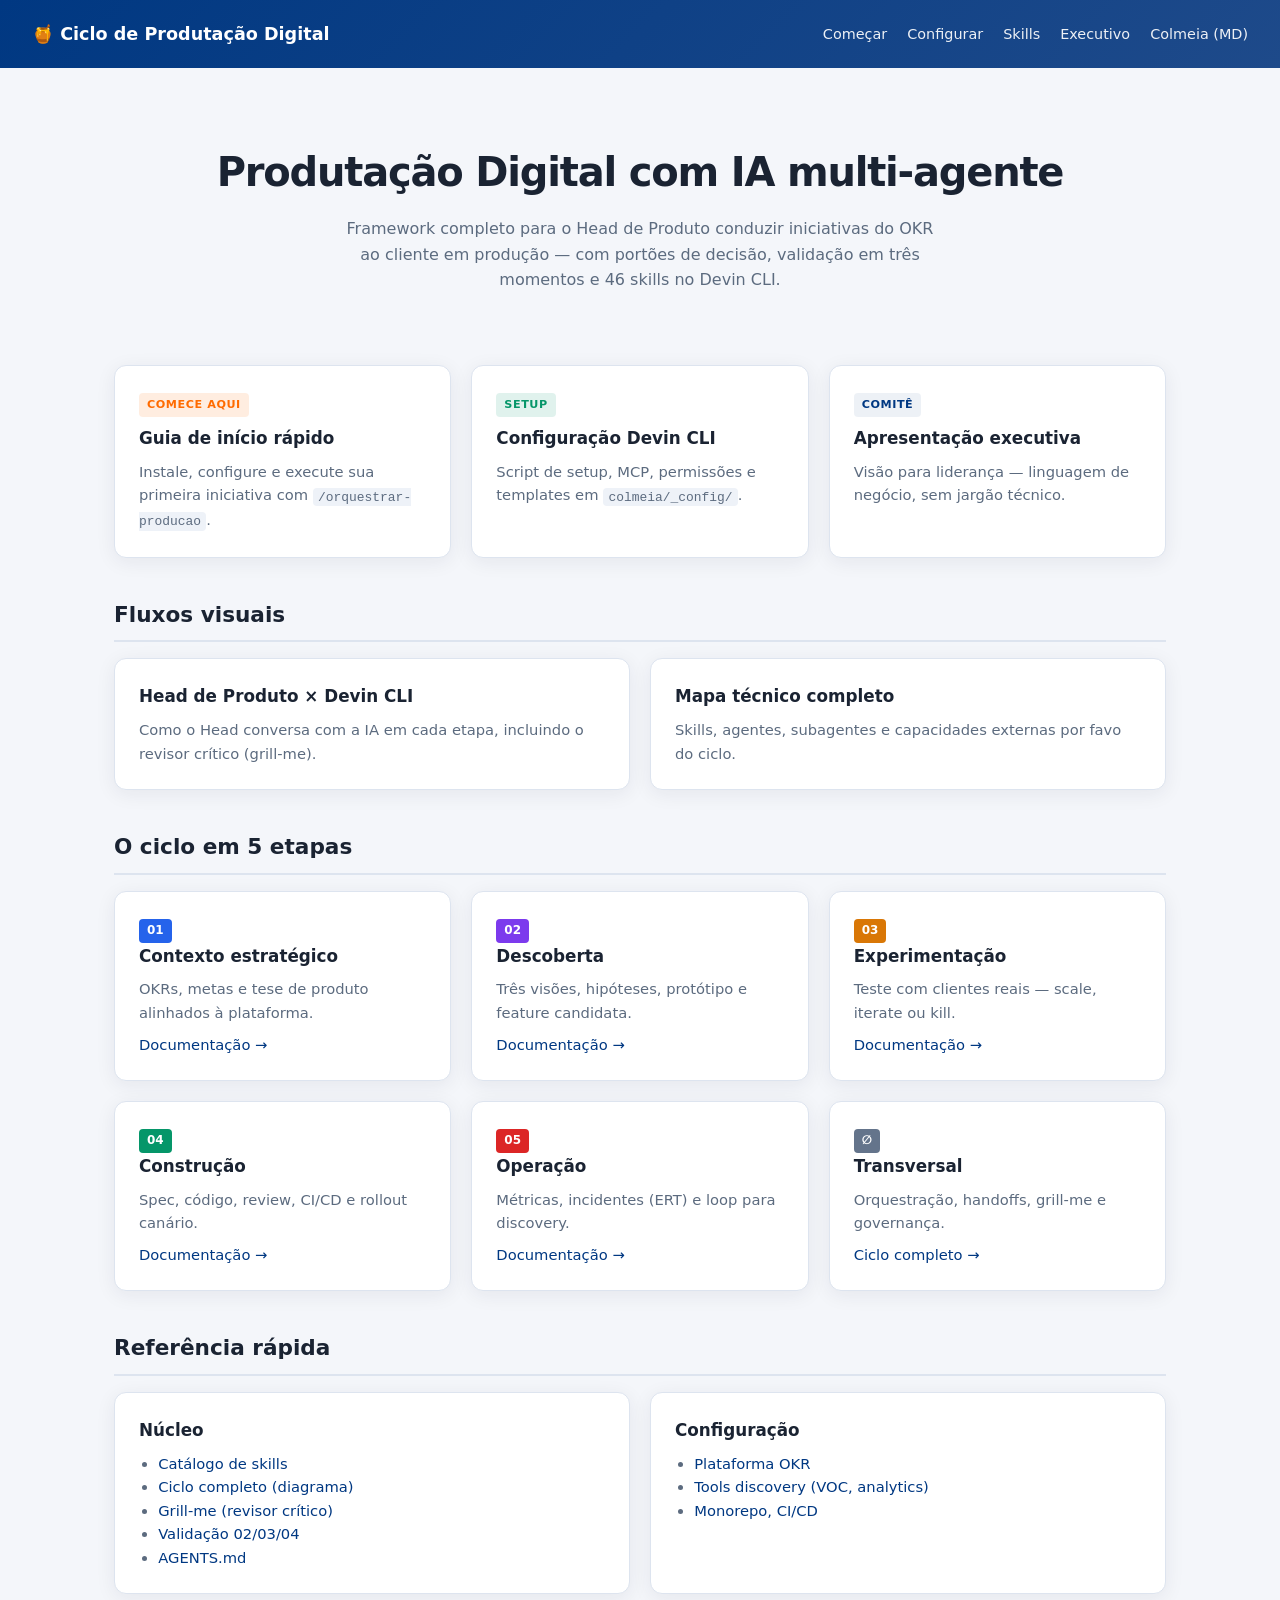
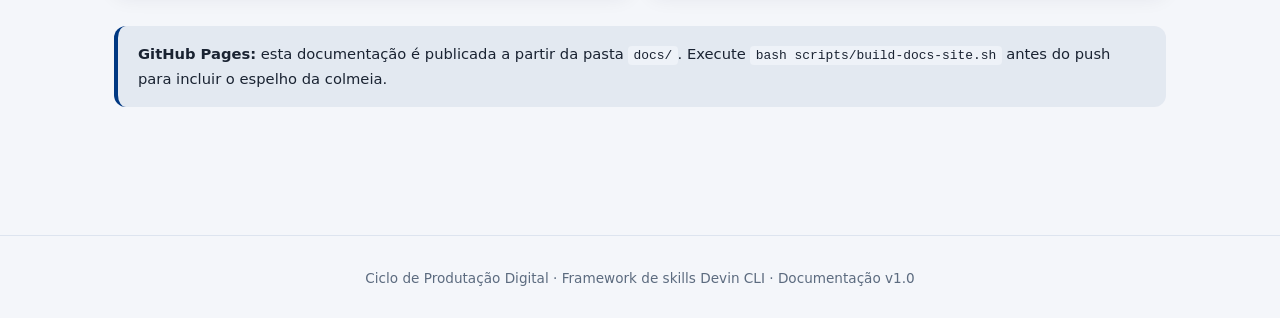
==== docs/index.html @ 9c4e8b1a "Publicar framework Ciclo de Produtação Digital. Framework multi-agente (Devin CLI) para Go-to-Market" ====
<!DOCTYPE html>
<html lang="pt-BR">
<head>
  <meta charset="UTF-8" />
  <meta name="viewport" content="width=device-width, initial-scale=1" />
  <meta name="description" content="Ciclo de Produtação Digital — framework multi-agente com Devin CLI para Go-to-Market ponta a ponta." />
  <title>Ciclo de Produtação Digital — Documentação</title>
  <link rel="stylesheet" href="assets/site.css" />
</head>
<body>

  <header class="site-header">
    <a href="index.html" class="site-logo">🍯 Ciclo de Produtação Digital</a>
    <nav class="site-nav">
      <a href="guia-inicio.html">Começar</a>
      <a href="configuracao.html">Configurar</a>
      <a href="catalogo-skills.html">Skills</a>
      <a href="apresentacao-executiva.html">Executivo</a>
      <a href="colmeia/00-nucleo/indice-colmeia.md">Colmeia (MD)</a>
    </nav>
  </header>

  <main>
    <div class="hero-block">
      <h1>Produtação Digital com IA multi-agente</h1>
      <p>
        Framework completo para o Head de Produto conduzir iniciativas do OKR ao cliente em produção —
        com portões de decisão, validação em três momentos e 46 skills no Devin CLI.
      </p>
    </div>

    <div class="grid grid-3">
      <a href="guia-inicio.html" class="card" style="text-decoration:none;color:inherit">
        <span class="tag tag-guide">Comece aqui</span>
        <h3>Guia de início rápido</h3>
        <p>Instale, configure e execute sua primeira iniciativa com <code>/orquestrar-producao</code>.</p>
      </a>
      <a href="configuracao.html" class="card" style="text-decoration:none;color:inherit">
        <span class="tag tag-tech">Setup</span>
        <h3>Configuração Devin CLI</h3>
        <p>Script de setup, MCP, permissões e templates em <code>colmeia/_config/</code>.</p>
      </a>
      <a href="apresentacao-executiva.html" class="card" style="text-decoration:none;color:inherit">
        <span class="tag tag-exec">Comitê</span>
        <h3>Apresentação executiva</h3>
        <p>Visão para liderança — linguagem de negócio, sem jargão técnico.</p>
      </a>
    </div>

    <h2 class="section-title">Fluxos visuais</h2>
    <div class="grid grid-2">
      <a href="fluxo-head-produto-devin.html" class="card" style="text-decoration:none;color:inherit">
        <h3>Head de Produto × Devin CLI</h3>
        <p>Como o Head conversa com a IA em cada etapa, incluindo o revisor crítico (grill-me).</p>
      </a>
      <a href="fluxo-producao.html" class="card" style="text-decoration:none;color:inherit">
        <h3>Mapa técnico completo</h3>
        <p>Skills, agentes, subagentes e capacidades externas por favo do ciclo.</p>
      </a>
    </div>

    <h2 class="section-title">O ciclo em 5 etapas</h2>
    <div class="grid grid-3">
      <div class="card">
        <span class="favo-pill f01">01</span>
        <h3>Contexto estratégico</h3>
        <p>OKRs, metas e tese de produto alinhados à plataforma.</p>
        <p style="margin-top:0.5rem"><a href="colmeia/01-contexto-estrategico/README.md">Documentação →</a></p>
      </div>
      <div class="card">
        <span class="favo-pill f02">02</span>
        <h3>Descoberta</h3>
        <p>Três visões, hipóteses, protótipo e feature candidata.</p>
        <p style="margin-top:0.5rem"><a href="colmeia/02-discovery/README.md">Documentação →</a></p>
      </div>
      <div class="card">
        <span class="favo-pill f03">03</span>
        <h3>Experimentação</h3>
        <p>Teste com clientes reais — scale, iterate ou kill.</p>
        <p style="margin-top:0.5rem"><a href="colmeia/03-experimentacao/README.md">Documentação →</a></p>
      </div>
      <div class="card">
        <span class="favo-pill f04">04</span>
        <h3>Construção</h3>
        <p>Spec, código, review, CI/CD e rollout canário.</p>
        <p style="margin-top:0.5rem"><a href="colmeia/04-construcao/README.md">Documentação →</a></p>
      </div>
      <div class="card">
        <span class="favo-pill f05">05</span>
        <h3>Operação</h3>
        <p>Métricas, incidentes (ERT) e loop para discovery.</p>
        <p style="margin-top:0.5rem"><a href="colmeia/05-operacao/README.md">Documentação →</a></p>
      </div>
      <div class="card">
        <span class="favo-pill f00">∅</span>
        <h3>Transversal</h3>
        <p>Orquestração, handoffs, grill-me e governança.</p>
        <p style="margin-top:0.5rem"><a href="colmeia/00-nucleo/ciclo-completo.md">Ciclo completo →</a></p>
      </div>
    </div>

    <h2 class="section-title">Referência rápida</h2>
    <div class="grid grid-2">
      <div class="card">
        <h3>Núcleo</h3>
        <ul style="margin-top:0.5rem;padding-left:1.2rem;color:var(--muted);font-size:0.92rem">
          <li><a href="colmeia/00-nucleo/catalogo-skills.md">Catálogo de skills</a></li>
          <li><a href="colmeia/00-nucleo/ciclo-completo.md">Ciclo completo (diagrama)</a></li>
          <li><a href="colmeia/00-nucleo/grill-me.md">Grill-me (revisor crítico)</a></li>
          <li><a href="colmeia/00-nucleo/modelo-experimentacao-discovery.md">Validação 02/03/04</a></li>
          <li><a href="AGENTS.md">AGENTS.md</a></li>
        </ul>
      </div>
      <div class="card">
        <h3>Configuração</h3>
        <ul style="margin-top:0.5rem;padding-left:1.2rem;color:var(--muted);font-size:0.92rem">
          <li><a href="colmeia/_config/okr-plataforma.md">Plataforma OKR</a></li>
          <li><a href="colmeia/_config/discovery-tools.md">Tools discovery (VOC, analytics)</a></li>
          <li><a href="colmeia/_config/construcao-monorepo.md">Monorepo, CI/CD</a></li>
        </ul>
      </div>
    </div>

    <div class="alert alert-info" style="margin-top:2rem">
      <strong>GitHub Pages:</strong> esta documentação é publicada a partir da pasta <code>docs/</code>.
      Execute <code>bash scripts/build-docs-site.sh</code> antes do push para incluir o espelho da colmeia.
    </div>
  </main>

  <footer>
    Ciclo de Produtação Digital · Framework de skills Devin CLI · Documentação v1.0
  </footer>

</body>
</html>
---- docs/assets/site.css ----
:root {
  --bg: #f4f6fa;
  --surface: #fff;
  --border: #dde4ef;
  --text: #1a2332;
  --muted: #5c6b7f;
  --accent: #003882;
  --accent2: #ff6b00;
  --accent-soft: rgba(0, 56, 130, 0.07);
  --shadow: 0 4px 20px rgba(26, 35, 50, 0.07);
  --radius: 12px;
  --font: "Segoe UI", system-ui, -apple-system, sans-serif;
}

* { box-sizing: border-box; margin: 0; padding: 0; }

body {
  font-family: var(--font);
  background: var(--bg);
  color: var(--text);
  line-height: 1.6;
  font-size: 16px;
}

a { color: var(--accent); text-decoration: none; }
a:hover { text-decoration: underline; }

.site-header {
  background: linear-gradient(135deg, var(--accent), #1e4a8a);
  color: #fff;
  padding: 1.25rem 2rem;
  display: flex;
  flex-wrap: wrap;
  align-items: center;
  justify-content: space-between;
  gap: 1rem;
}

.site-header a { color: #fff; text-decoration: none; }
.site-header a:hover { opacity: 0.9; text-decoration: none; }

.site-logo { font-weight: 700; font-size: 1.1rem; }

.site-nav {
  display: flex;
  flex-wrap: wrap;
  gap: 1.25rem;
  font-size: 0.9rem;
}

.site-nav a { opacity: 0.92; }

main {
  max-width: 1100px;
  margin: 0 auto;
  padding: 2rem 1.5rem 4rem;
}

.hero-block {
  text-align: center;
  padding: 2.5rem 1rem;
  margin-bottom: 2rem;
}

.hero-block h1 {
  font-size: clamp(1.75rem, 4vw, 2.5rem);
  letter-spacing: -0.03em;
  margin-bottom: 0.75rem;
}

.hero-block p {
  color: var(--muted);
  max-width: 38rem;
  margin: 0 auto;
}

.grid {
  display: grid;
  gap: 1.25rem;
}

.grid-2 { grid-template-columns: repeat(2, 1fr); }
.grid-3 { grid-template-columns: repeat(3, 1fr); }

@media (max-width: 800px) {
  .grid-2, .grid-3 { grid-template-columns: 1fr; }
}

.card {
  background: var(--surface);
  border: 1px solid var(--border);
  border-radius: var(--radius);
  padding: 1.5rem;
  box-shadow: var(--shadow);
  transition: transform 0.15s, box-shadow 0.15s;
}

.card:hover {
  transform: translateY(-2px);
  box-shadow: 0 8px 28px rgba(26, 35, 50, 0.1);
}

.card h2, .card h3 {
  font-size: 1.05rem;
  margin-bottom: 0.5rem;
}

.card p { font-size: 0.92rem; color: var(--muted); }

.card .tag {
  display: inline-block;
  font-size: 0.7rem;
  font-weight: 700;
  text-transform: uppercase;
  letter-spacing: 0.05em;
  padding: 0.2rem 0.5rem;
  border-radius: 4px;
  margin-bottom: 0.5rem;
}

.tag-exec { background: var(--accent-soft); color: var(--accent); }
.tag-tech { background: rgba(5, 150, 105, 0.12); color: #059669; }
.tag-guide { background: var(--accent2-soft, rgba(255,107,0,0.12)); color: var(--accent2); }

.section-title {
  font-size: 1.35rem;
  font-weight: 700;
  margin: 2.5rem 0 1rem;
  padding-bottom: 0.5rem;
  border-bottom: 2px solid var(--border);
}

.steps {
  counter-reset: step;
  list-style: none;
}

.steps li {
  counter-increment: step;
  padding: 1rem 1rem 1rem 3.5rem;
  position: relative;
  background: var(--surface);
  border: 1px solid var(--border);
  border-radius: var(--radius);
  margin-bottom: 0.75rem;
}

.steps li::before {
  content: counter(step);
  position: absolute;
  left: 1rem;
  top: 1rem;
  width: 1.75rem;
  height: 1.75rem;
  background: var(--accent);
  color: #fff;
  border-radius: 50%;
  font-size: 0.85rem;
  font-weight: 700;
  display: flex;
  align-items: center;
  justify-content: center;
}

code, .cmd {
  font-family: ui-monospace, "Cascadia Code", monospace;
  font-size: 0.88em;
  background: var(--surface2, #eef2f8);
  padding: 0.15em 0.4em;
  border-radius: 4px;
}

pre {
  background: #1a2332;
  color: #e8edf5;
  padding: 1rem 1.25rem;
  border-radius: var(--radius);
  overflow-x: auto;
  font-size: 0.85rem;
  margin: 1rem 0;
}

pre code { background: none; padding: 0; color: inherit; }

table {
  width: 100%;
  border-collapse: collapse;
  font-size: 0.9rem;
  background: var(--surface);
  border-radius: var(--radius);
  overflow: hidden;
  box-shadow: var(--shadow);
}

th, td {
  padding: 0.65rem 1rem;
  text-align: left;
  border-bottom: 1px solid var(--border);
}

th { background: var(--accent-soft); font-weight: 600; }

.favo-pill {
  display: inline-block;
  padding: 0.15rem 0.5rem;
  border-radius: 4px;
  font-size: 0.75rem;
  font-weight: 700;
  color: #fff;
}

.f01 { background: #2563eb; }
.f02 { background: #7c3aed; }
.f03 { background: #d97706; }
.f04 { background: #059669; }
.f05 { background: #dc2626; }
.f00 { background: #64748b; }

.alert {
  padding: 1rem 1.25rem;
  border-radius: var(--radius);
  margin: 1rem 0;
  font-size: 0.92rem;
}

.alert-info { background: var(--accent-soft); border-left: 4px solid var(--accent); }
.alert-warn { background: #fffbeb; border-left: 4px solid #d97706; }

footer {
  text-align: center;
  padding: 2rem;
  font-size: 0.85rem;
  color: var(--muted);
  border-top: 1px solid var(--border);
  margin-top: 3rem;
}

.breadcrumb {
  font-size: 0.85rem;
  color: var(--muted);
  margin-bottom: 1.5rem;
}

.breadcrumb a { color: var(--accent); }
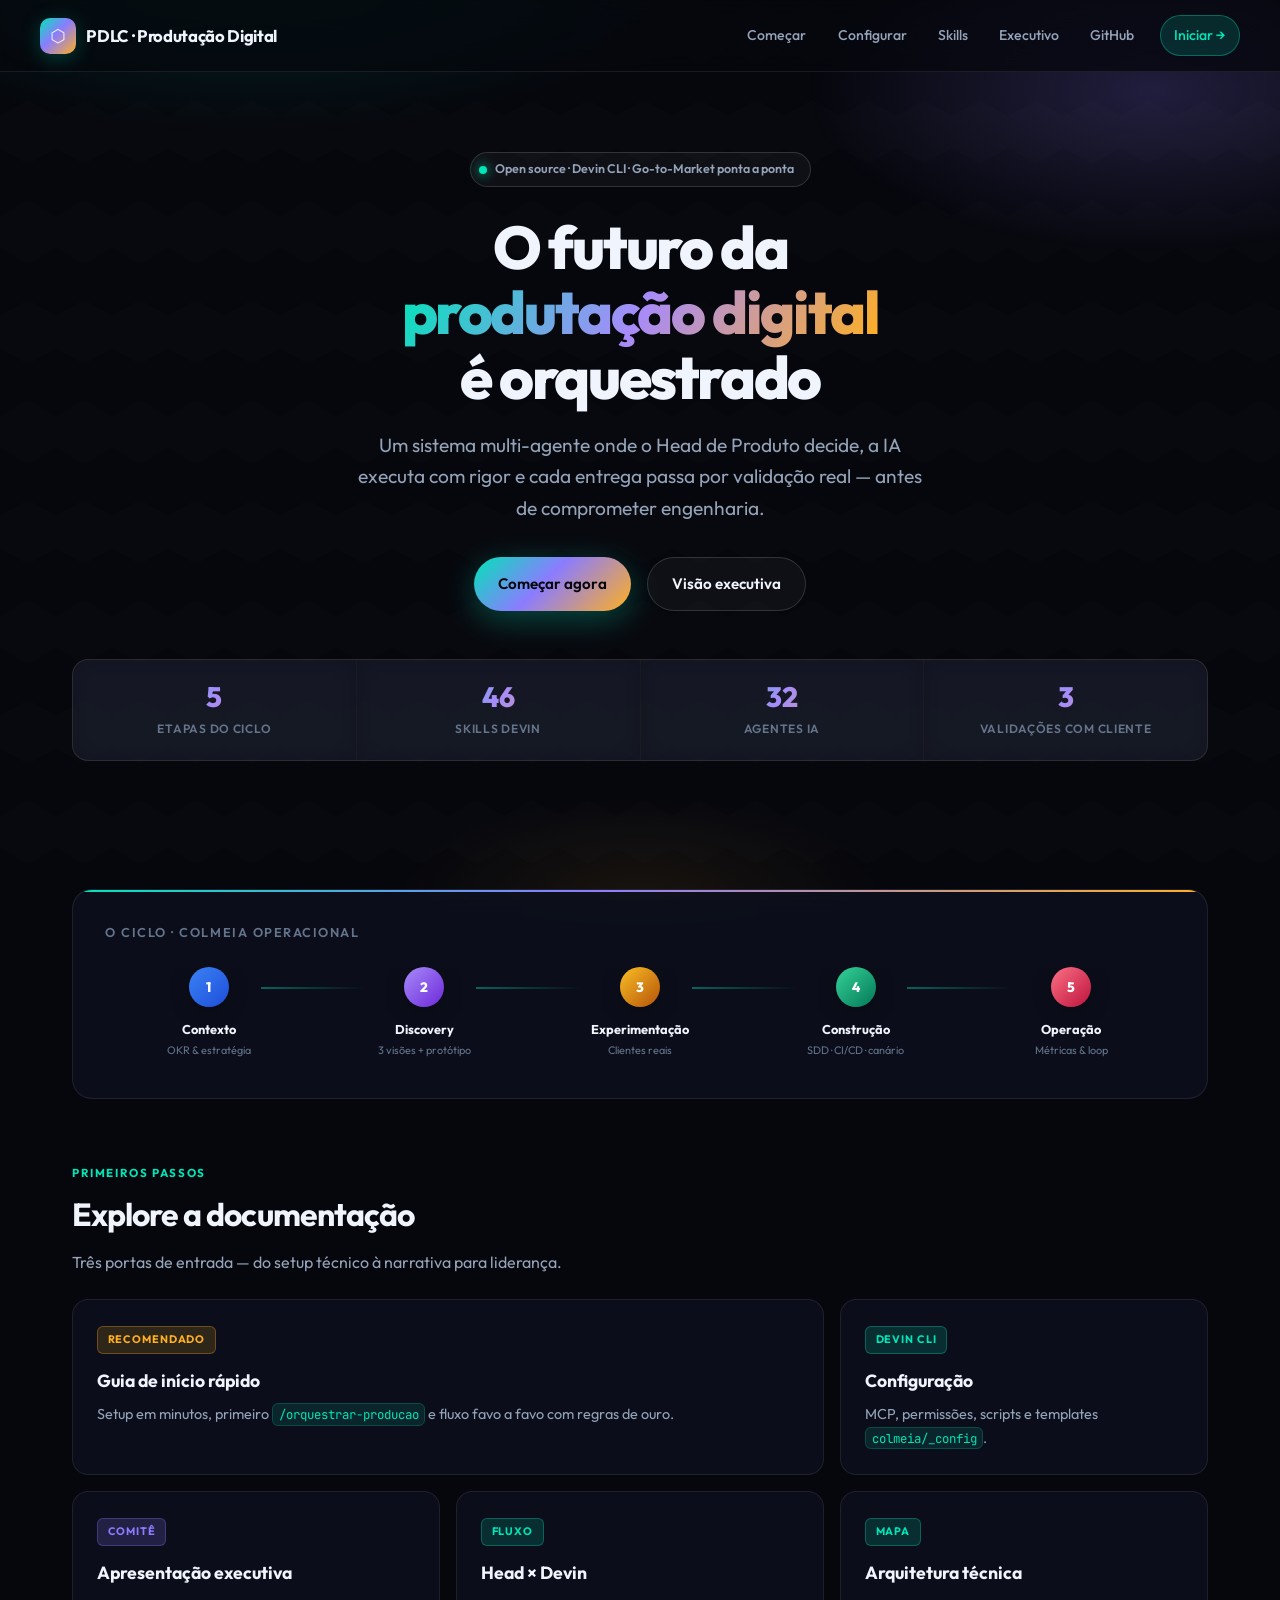
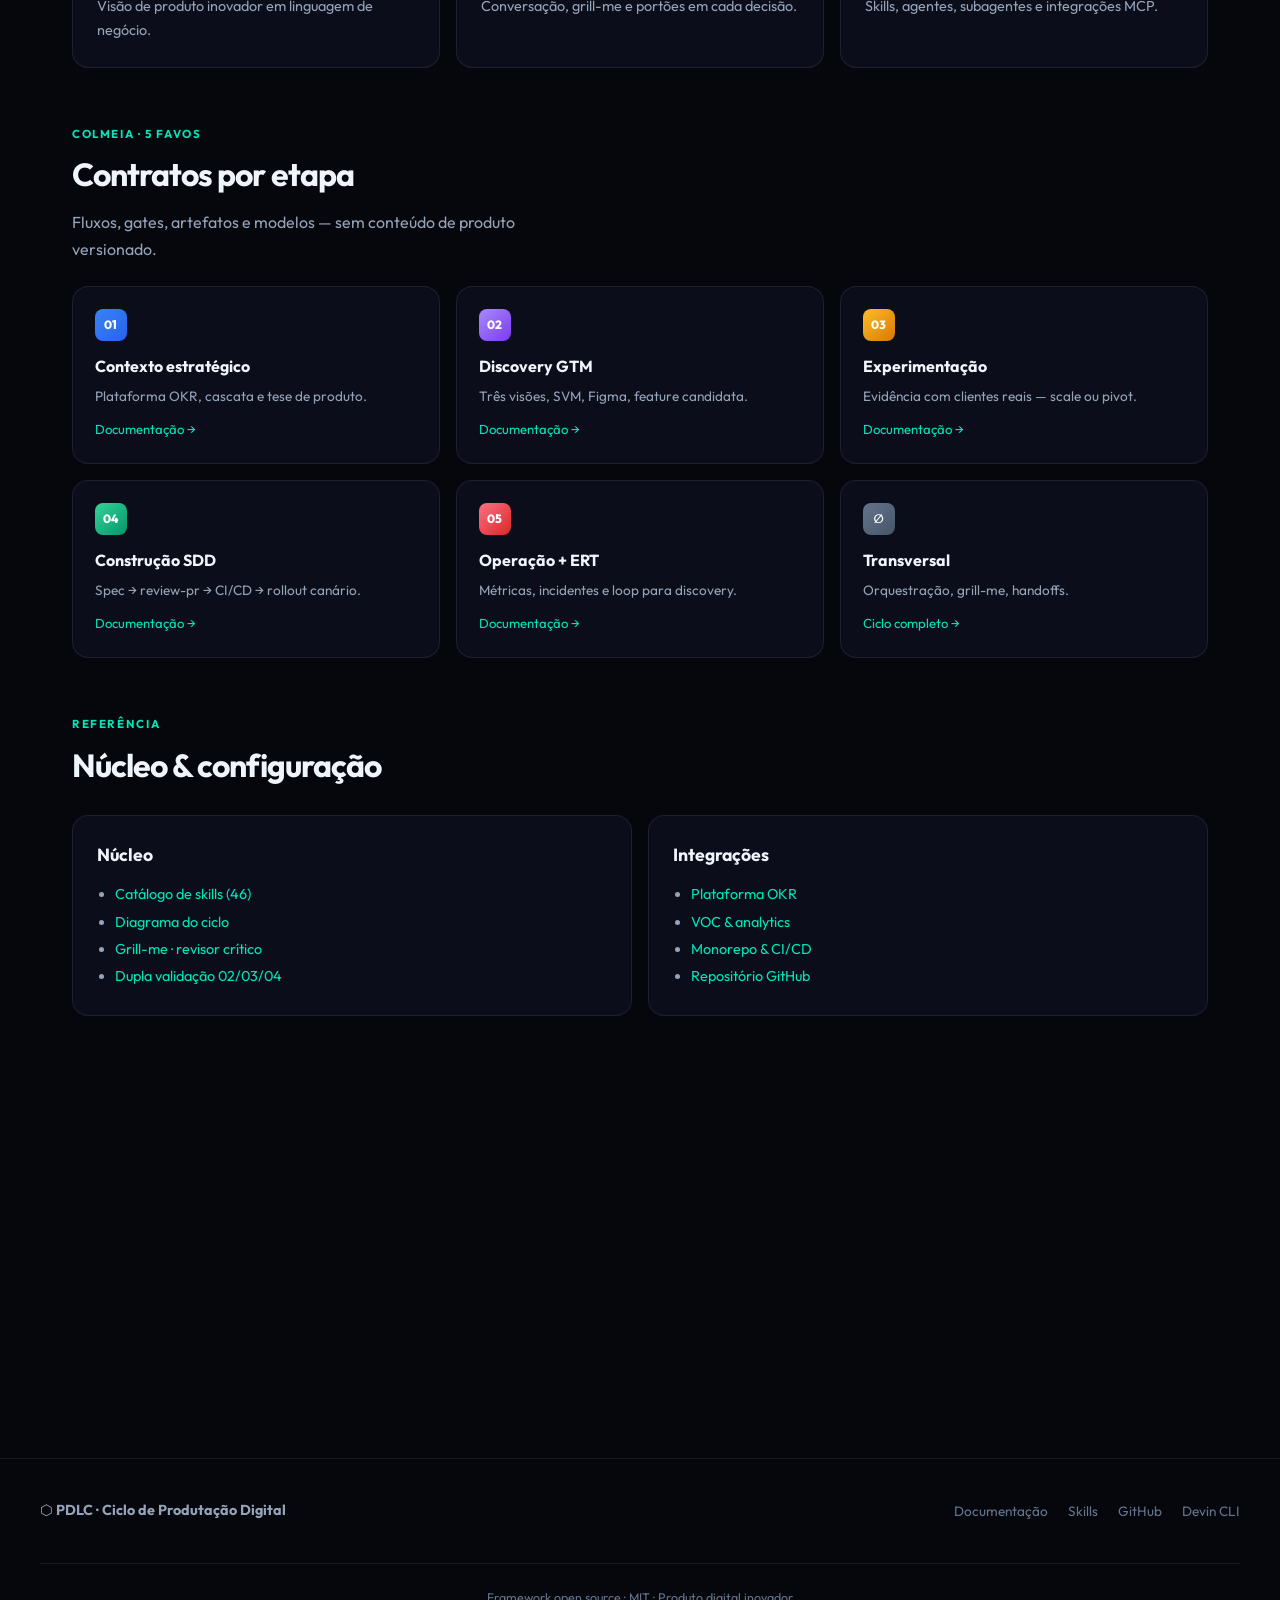
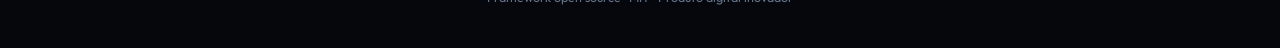
==== commit 0923fd48: "design: evoluir GitHub Pages para visão de produto digital inovador. Dark glass UI, tipografia Outfi" ====
--- a/docs/index.html
+++ b/docs/index.html
@@ -3,133 +3,223 @@
 <head>
   <meta charset="UTF-8" />
   <meta name="viewport" content="width=device-width, initial-scale=1" />
-  <meta name="description" content="Ciclo de Produtação Digital — framework multi-agente com Devin CLI para Go-to-Market ponta a ponta." />
-  <title>Ciclo de Produtação Digital — Documentação</title>
+  <meta name="description" content="PDLC — framework multi-agente de produtação digital com Devin CLI. Do OKR ao cliente em produção." />
+  <meta name="theme-color" content="#06070d" />
+  <title>PDLC · Ciclo de Produtação Digital</title>
   <link rel="stylesheet" href="assets/site.css" />
+  <link rel="icon" href="data:image/svg+xml,<svg xmlns='http://www.w3.org/2000/svg' viewBox='0 0 100 100'><rect fill='%2300e5b8' rx='20' width='100' height='100'/><text y='.9em' x='12' font-size='70'>⬡</text></svg>" />
 </head>
 <body>
+  <div class="hex-bg" aria-hidden="true"></div>
 
   <header class="site-header">
-    <a href="index.html" class="site-logo">🍯 Ciclo de Produtação Digital</a>
+    <a href="index.html" class="site-logo">
+      <span class="logo-mark">⬡</span>
+      PDLC · Produtação Digital
+    </a>
+    <button class="nav-toggle" type="button" aria-label="Menu">☰</button>
     <nav class="site-nav">
       <a href="guia-inicio.html">Começar</a>
       <a href="configuracao.html">Configurar</a>
       <a href="catalogo-skills.html">Skills</a>
       <a href="apresentacao-executiva.html">Executivo</a>
-      <a href="colmeia/00-nucleo/indice-colmeia.md">Colmeia (MD)</a>
+      <a href="https://github.com/rodrigomacia/pdlc_devin_cli" target="_blank" rel="noopener">GitHub</a>
+      <a href="guia-inicio.html" class="nav-cta">Iniciar →</a>
     </nav>
   </header>
 
   <main>
-    <div class="hero-block">
-      <h1>Produtação Digital com IA multi-agente</h1>
-      <p>
-        Framework completo para o Head de Produto conduzir iniciativas do OKR ao cliente em produção —
-        com portões de decisão, validação em três momentos e 46 skills no Devin CLI.
+    <section class="hero-landing">
+      <div class="hero-badge">
+        <span class="pulse"></span>
+        Open source · Devin CLI · Go-to-Market ponta a ponta
+      </div>
+      <h1>
+        O futuro da<br />
+        <span class="gradient">produtação digital</span><br />
+        é orquestrado
+      </h1>
+      <p class="lead">
+        Um sistema multi-agente onde o Head de Produto decide, a IA executa com rigor
+        e cada entrega passa por validação real — antes de comprometer engenharia.
       </p>
-    </div>
-
-    <div class="grid grid-3">
-      <a href="guia-inicio.html" class="card" style="text-decoration:none;color:inherit">
-        <span class="tag tag-guide">Comece aqui</span>
+      <div class="hero-actions">
+        <a href="guia-inicio.html" class="btn btn-primary">Começar agora</a>
+        <a href="apresentacao-executiva.html" class="btn btn-ghost">Visão executiva</a>
+      </div>
+
+      <div class="stats-strip">
+        <div class="stat-item"><strong>5</strong><span>Etapas do ciclo</span></div>
+        <div class="stat-item"><strong>46</strong><span>Skills Devin</span></div>
+        <div class="stat-item"><strong>32</strong><span>Agentes IA</span></div>
+        <div class="stat-item"><strong>3</strong><span>Validações com cliente</span></div>
+      </div>
+    </section>
+
+    <section class="cycle-pipeline reveal">
+      <h2>O ciclo · colmeia operacional</h2>
+      <div class="pipeline-track">
+        <div class="pipeline-node">
+          <div class="node-dot" style="background:linear-gradient(135deg,#3b82f6,#1d4ed8)">1</div>
+          <h4>Contexto</h4>
+          <p>OKR & estratégia</p>
+        </div>
+        <div class="pipeline-node">
+          <div class="node-dot" style="background:linear-gradient(135deg,#a78bfa,#6d28d9)">2</div>
+          <h4>Discovery</h4>
+          <p>3 visões + protótipo</p>
+        </div>
+        <div class="pipeline-node">
+          <div class="node-dot" style="background:linear-gradient(135deg,#fbbf24,#b45309)">3</div>
+          <h4>Experimentação</h4>
+          <p>Clientes reais</p>
+        </div>
+        <div class="pipeline-node">
+          <div class="node-dot" style="background:linear-gradient(135deg,#34d399,#047857)">4</div>
+          <h4>Construção</h4>
+          <p>SDD · CI/CD · canário</p>
+        </div>
+        <div class="pipeline-node">
+          <div class="node-dot" style="background:linear-gradient(135deg,#fb7185,#be123c)">5</div>
+          <h4>Operação</h4>
+          <p>Métricas & loop</p>
+        </div>
+      </div>
+    </section>
+
+    <div class="section-head reveal">
+      <p class="label">Primeiros passos</p>
+      <h2>Explore a documentação</h2>
+      <p>Três portas de entrada — do setup técnico à narrativa para liderança.</p>
+    </div>
+
+    <div class="bento reveal">
+      <a href="guia-inicio.html" class="card span-8">
+        <span class="tag tag-guide">Recomendado</span>
         <h3>Guia de início rápido</h3>
-        <p>Instale, configure e execute sua primeira iniciativa com <code>/orquestrar-producao</code>.</p>
-      </a>
-      <a href="configuracao.html" class="card" style="text-decoration:none;color:inherit">
-        <span class="tag tag-tech">Setup</span>
-        <h3>Configuração Devin CLI</h3>
-        <p>Script de setup, MCP, permissões e templates em <code>colmeia/_config/</code>.</p>
-      </a>
-      <a href="apresentacao-executiva.html" class="card" style="text-decoration:none;color:inherit">
+        <p>Setup em minutos, primeiro <code>/orquestrar-producao</code> e fluxo favo a favo com regras de ouro.</p>
+        <span class="arrow">→</span>
+      </a>
+      <a href="configuracao.html" class="card span-4">
+        <span class="tag tag-tech">Devin CLI</span>
+        <h3>Configuração</h3>
+        <p>MCP, permissões, scripts e templates <code>colmeia/_config</code>.</p>
+        <span class="arrow">→</span>
+      </a>
+      <a href="apresentacao-executiva.html" class="card span-4">
         <span class="tag tag-exec">Comitê</span>
         <h3>Apresentação executiva</h3>
-        <p>Visão para liderança — linguagem de negócio, sem jargão técnico.</p>
-      </a>
-    </div>
-
-    <h2 class="section-title">Fluxos visuais</h2>
-    <div class="grid grid-2">
-      <a href="fluxo-head-produto-devin.html" class="card" style="text-decoration:none;color:inherit">
-        <h3>Head de Produto × Devin CLI</h3>
-        <p>Como o Head conversa com a IA em cada etapa, incluindo o revisor crítico (grill-me).</p>
-      </a>
-      <a href="fluxo-producao.html" class="card" style="text-decoration:none;color:inherit">
-        <h3>Mapa técnico completo</h3>
-        <p>Skills, agentes, subagentes e capacidades externas por favo do ciclo.</p>
-      </a>
-    </div>
-
-    <h2 class="section-title">O ciclo em 5 etapas</h2>
-    <div class="grid grid-3">
-      <div class="card">
+        <p>Visão de produto inovador em linguagem de negócio.</p>
+        <span class="arrow">→</span>
+      </a>
+      <a href="fluxo-head-produto-devin.html" class="card span-4">
+        <span class="tag tag-tech">Fluxo</span>
+        <h3>Head × Devin</h3>
+        <p>Conversação, grill-me e portões em cada decisão.</p>
+        <span class="arrow">→</span>
+      </a>
+      <a href="fluxo-producao.html" class="card span-4">
+        <span class="tag tag-tech">Mapa</span>
+        <h3>Arquitetura técnica</h3>
+        <p>Skills, agentes, subagentes e integrações MCP.</p>
+        <span class="arrow">→</span>
+      </a>
+    </div>
+
+    <div class="section-head reveal">
+      <p class="label">Colmeia · 5 favos</p>
+      <h2>Contratos por etapa</h2>
+      <p>Fluxos, gates, artefatos e modelos — sem conteúdo de produto versionado.</p>
+    </div>
+
+    <div class="favo-grid reveal">
+      <article class="favo-card">
         <span class="favo-pill f01">01</span>
         <h3>Contexto estratégico</h3>
-        <p>OKRs, metas e tese de produto alinhados à plataforma.</p>
-        <p style="margin-top:0.5rem"><a href="colmeia/01-contexto-estrategico/README.md">Documentação →</a></p>
-      </div>
-      <div class="card">
+        <p>Plataforma OKR, cascata e tese de produto.</p>
+        <a class="doc-link" href="colmeia/01-contexto-estrategico/README.md">Documentação →</a>
+      </article>
+      <article class="favo-card">
         <span class="favo-pill f02">02</span>
-        <h3>Descoberta</h3>
-        <p>Três visões, hipóteses, protótipo e feature candidata.</p>
-        <p style="margin-top:0.5rem"><a href="colmeia/02-discovery/README.md">Documentação →</a></p>
-      </div>
-      <div class="card">
+        <h3>Discovery GTM</h3>
+        <p>Três visões, SVM, Figma, feature candidata.</p>
+        <a class="doc-link" href="colmeia/02-discovery/README.md">Documentação →</a>
+      </article>
+      <article class="favo-card">
         <span class="favo-pill f03">03</span>
         <h3>Experimentação</h3>
-        <p>Teste com clientes reais — scale, iterate ou kill.</p>
-        <p style="margin-top:0.5rem"><a href="colmeia/03-experimentacao/README.md">Documentação →</a></p>
-      </div>
-      <div class="card">
+        <p>Evidência com clientes reais — scale ou pivot.</p>
+        <a class="doc-link" href="colmeia/03-experimentacao/README.md">Documentação →</a>
+      </article>
+      <article class="favo-card">
         <span class="favo-pill f04">04</span>
-        <h3>Construção</h3>
-        <p>Spec, código, review, CI/CD e rollout canário.</p>
-        <p style="margin-top:0.5rem"><a href="colmeia/04-construcao/README.md">Documentação →</a></p>
-      </div>
-      <div class="card">
+        <h3>Construção SDD</h3>
+        <p>Spec → review-pr → CI/CD → rollout canário.</p>
+        <a class="doc-link" href="colmeia/04-construcao/README.md">Documentação →</a>
+      </article>
+      <article class="favo-card">
         <span class="favo-pill f05">05</span>
-        <h3>Operação</h3>
-        <p>Métricas, incidentes (ERT) e loop para discovery.</p>
-        <p style="margin-top:0.5rem"><a href="colmeia/05-operacao/README.md">Documentação →</a></p>
-      </div>
-      <div class="card">
+        <h3>Operação + ERT</h3>
+        <p>Métricas, incidentes e loop para discovery.</p>
+        <a class="doc-link" href="colmeia/05-operacao/README.md">Documentação →</a>
+      </article>
+      <article class="favo-card">
         <span class="favo-pill f00">∅</span>
         <h3>Transversal</h3>
-        <p>Orquestração, handoffs, grill-me e governança.</p>
-        <p style="margin-top:0.5rem"><a href="colmeia/00-nucleo/ciclo-completo.md">Ciclo completo →</a></p>
-      </div>
-    </div>
-
-    <h2 class="section-title">Referência rápida</h2>
-    <div class="grid grid-2">
+        <p>Orquestração, grill-me, handoffs.</p>
+        <a class="doc-link" href="colmeia/00-nucleo/ciclo-completo.md">Ciclo completo →</a>
+      </article>
+    </div>
+
+    <div class="section-head reveal">
+      <p class="label">Referência</p>
+      <h2>Núcleo & configuração</h2>
+    </div>
+
+    <div class="grid grid-2 reveal">
       <div class="card">
         <h3>Núcleo</h3>
-        <ul style="margin-top:0.5rem;padding-left:1.2rem;color:var(--muted);font-size:0.92rem">
-          <li><a href="colmeia/00-nucleo/catalogo-skills.md">Catálogo de skills</a></li>
-          <li><a href="colmeia/00-nucleo/ciclo-completo.md">Ciclo completo (diagrama)</a></li>
-          <li><a href="colmeia/00-nucleo/grill-me.md">Grill-me (revisor crítico)</a></li>
-          <li><a href="colmeia/00-nucleo/modelo-experimentacao-discovery.md">Validação 02/03/04</a></li>
-          <li><a href="AGENTS.md">AGENTS.md</a></li>
+        <ul style="margin-top:0.75rem;padding-left:1.1rem;color:var(--text-secondary);font-size:0.9rem;line-height:1.9">
+          <li><a href="catalogo-skills.html">Catálogo de skills (46)</a></li>
+          <li><a href="colmeia/00-nucleo/ciclo-completo.md">Diagrama do ciclo</a></li>
+          <li><a href="colmeia/00-nucleo/grill-me.md">Grill-me · revisor crítico</a></li>
+          <li><a href="colmeia/00-nucleo/modelo-experimentacao-discovery.md">Dupla validação 02/03/04</a></li>
         </ul>
       </div>
       <div class="card">
-        <h3>Configuração</h3>
-        <ul style="margin-top:0.5rem;padding-left:1.2rem;color:var(--muted);font-size:0.92rem">
+        <h3>Integrações</h3>
+        <ul style="margin-top:0.75rem;padding-left:1.1rem;color:var(--text-secondary);font-size:0.9rem;line-height:1.9">
           <li><a href="colmeia/_config/okr-plataforma.md">Plataforma OKR</a></li>
-          <li><a href="colmeia/_config/discovery-tools.md">Tools discovery (VOC, analytics)</a></li>
-          <li><a href="colmeia/_config/construcao-monorepo.md">Monorepo, CI/CD</a></li>
+          <li><a href="colmeia/_config/discovery-tools.md">VOC & analytics</a></li>
+          <li><a href="colmeia/_config/construcao-monorepo.md">Monorepo & CI/CD</a></li>
+          <li><a href="https://github.com/rodrigomacia/pdlc_devin_cli">Repositório GitHub</a></li>
         </ul>
       </div>
     </div>
 
-    <div class="alert alert-info" style="margin-top:2rem">
-      <strong>GitHub Pages:</strong> esta documentação é publicada a partir da pasta <code>docs/</code>.
-      Execute <code>bash scripts/build-docs-site.sh</code> antes do push para incluir o espelho da colmeia.
-    </div>
+    <section class="cta-band reveal">
+      <h2>Pronto para a primeira iniciativa?</h2>
+      <p>Clone, configure e invoque <code>/orquestrar-producao {id}</code> no Devin CLI.</p>
+      <div class="hero-actions" style="margin-bottom:0">
+        <a href="https://github.com/rodrigomacia/pdlc_devin_cli" class="btn btn-primary" target="_blank" rel="noopener">Ver no GitHub</a>
+        <a href="guia-inicio.html" class="btn btn-ghost">Guia de início</a>
+      </div>
+    </section>
   </main>
 
-  <footer>
-    Ciclo de Produtação Digital · Framework de skills Devin CLI · Documentação v1.0
+  <footer class="site-footer">
+    <div class="footer-inner">
+      <span class="footer-brand">⬡ PDLC · Ciclo de Produtação Digital</span>
+      <div class="footer-links">
+        <a href="guia-inicio.html">Documentação</a>
+        <a href="catalogo-skills.html">Skills</a>
+        <a href="https://github.com/rodrigomacia/pdlc_devin_cli">GitHub</a>
+        <a href="https://cli.devin.ai" target="_blank" rel="noopener">Devin CLI</a>
+      </div>
+      <p class="footer-meta">Framework open source · MIT · Produto digital inovador</p>
+    </div>
   </footer>
 
+  <script src="assets/site.js"></script>
 </body>
 </html>
--- a/docs/assets/site.css
+++ b/docs/assets/site.css
@@ -1,244 +1,832 @@
+/* PDLC — Design system · Produto digital inovador */
+@import url('https://fonts.googleapis.com/css2?family=Outfit:wght@400;500;600;700;800&family=JetBrains+Mono:wght@400;500&display=swap');
+
 :root {
-  --bg: #f4f6fa;
-  --surface: #fff;
-  --border: #dde4ef;
-  --text: #1a2332;
-  --muted: #5c6b7f;
-  --accent: #003882;
-  --accent2: #ff6b00;
-  --accent-soft: rgba(0, 56, 130, 0.07);
-  --shadow: 0 4px 20px rgba(26, 35, 50, 0.07);
-  --radius: 12px;
-  --font: "Segoe UI", system-ui, -apple-system, sans-serif;
-}
-
-* { box-sizing: border-box; margin: 0; padding: 0; }
+  --bg-deep: #06070d;
+  --bg: #0a0c14;
+  --surface: rgba(255, 255, 255, 0.04);
+  --surface-hover: rgba(255, 255, 255, 0.07);
+  --glass: rgba(14, 18, 32, 0.72);
+  --border: rgba(255, 255, 255, 0.08);
+  --border-bright: rgba(255, 255, 255, 0.14);
+  --text: #f0f4fc;
+  --text-secondary: #94a3b8;
+  --muted: #64748b;
+  --mint: #00e5b8;
+  --mint-dim: rgba(0, 229, 184, 0.15);
+  --violet: #8b7cff;
+  --violet-dim: rgba(139, 124, 255, 0.18);
+  --amber: #ffb020;
+  --amber-dim: rgba(255, 176, 32, 0.15);
+  --coral: #ff6b4a;
+  --gradient-hero: linear-gradient(135deg, #00e5b8 0%, #8b7cff 45%, #ffb020 100%);
+  --gradient-text: linear-gradient(120deg, #00e5b8, #a78bfa, #ffb020);
+  --shadow-glow: 0 0 60px rgba(0, 229, 184, 0.12);
+  --radius: 16px;
+  --radius-sm: 10px;
+  --font: 'Outfit', system-ui, sans-serif;
+  --mono: 'JetBrains Mono', ui-monospace, monospace;
+  --header-h: 72px;
+  --f01: #3b82f6;
+  --f02: #a78bfa;
+  --f03: #f59e0b;
+  --f04: #10b981;
+  --f05: #f43f5e;
+}
+
+*, *::before, *::after { box-sizing: border-box; margin: 0; padding: 0; }
+
+html { scroll-behavior: smooth; }
 
 body {
   font-family: var(--font);
-  background: var(--bg);
+  background: var(--bg-deep);
   color: var(--text);
-  line-height: 1.6;
+  line-height: 1.65;
   font-size: 16px;
-}
-
-a { color: var(--accent); text-decoration: none; }
-a:hover { text-decoration: underline; }
-
+  min-height: 100vh;
+  overflow-x: hidden;
+}
+
+/* Ambient background */
+body::before {
+  content: '';
+  position: fixed;
+  inset: 0;
+  background:
+    radial-gradient(ellipse 80% 50% at 20% -10%, rgba(0, 229, 184, 0.18), transparent 50%),
+    radial-gradient(ellipse 60% 40% at 90% 10%, rgba(139, 124, 255, 0.2), transparent 45%),
+    radial-gradient(ellipse 50% 30% at 50% 100%, rgba(255, 176, 32, 0.08), transparent 40%);
+  pointer-events: none;
+  z-index: 0;
+}
+
+.hex-bg {
+  position: fixed;
+  inset: 0;
+  background-image: url("data:image/svg+xml,%3Csvg xmlns='http://www.w3.org/2000/svg' width='56' height='100' viewBox='0 0 56 100'%3E%3Cpath fill='%23ffffff' fill-opacity='0.02' d='M28 0L56 16v32L28 64 0 48V16z'/%3E%3C/svg%3E");
+  opacity: 0.6;
+  pointer-events: none;
+  z-index: 0;
+}
+
+a { color: var(--mint); text-decoration: none; transition: color 0.2s; }
+a:hover { color: #5fffdb; }
+
+/* —— Header —— */
 .site-header {
-  background: linear-gradient(135deg, var(--accent), #1e4a8a);
+  position: fixed;
+  top: 0;
+  left: 0;
+  right: 0;
+  height: var(--header-h);
+  z-index: 100;
+  display: flex;
+  align-items: center;
+  justify-content: space-between;
+  padding: 0 clamp(1rem, 4vw, 2.5rem);
+  background: rgba(6, 7, 13, 0.75);
+  backdrop-filter: blur(20px) saturate(1.4);
+  border-bottom: 1px solid var(--border);
+}
+
+.site-logo {
+  display: flex;
+  align-items: center;
+  gap: 0.65rem;
+  font-weight: 700;
+  font-size: 1.05rem;
+  color: var(--text) !important;
+  text-decoration: none !important;
+  letter-spacing: -0.02em;
+}
+
+.logo-mark {
+  width: 36px;
+  height: 36px;
+  background: var(--gradient-hero);
+  border-radius: 10px;
+  display: flex;
+  align-items: center;
+  justify-content: center;
+  font-size: 1.1rem;
+  box-shadow: 0 4px 20px rgba(0, 229, 184, 0.25);
+}
+
+.site-nav {
+  display: flex;
+  align-items: center;
+  gap: 0.25rem;
+}
+
+.site-nav a {
+  color: var(--text-secondary);
+  font-size: 0.88rem;
+  font-weight: 500;
+  padding: 0.5rem 0.85rem;
+  border-radius: 999px;
+  text-decoration: none;
+  transition: background 0.2s, color 0.2s;
+}
+
+.site-nav a:hover {
+  color: var(--text);
+  background: var(--surface-hover);
+  text-decoration: none;
+}
+
+.site-nav a.nav-cta {
+  background: var(--mint-dim);
+  color: var(--mint);
+  border: 1px solid rgba(0, 229, 184, 0.35);
+  margin-left: 0.5rem;
+}
+
+.site-nav a.nav-cta:hover {
+  background: rgba(0, 229, 184, 0.25);
   color: #fff;
-  padding: 1.25rem 2rem;
+}
+
+.nav-toggle {
+  display: none;
+  background: none;
+  border: 1px solid var(--border);
+  color: var(--text);
+  padding: 0.5rem 0.75rem;
+  border-radius: 8px;
+  cursor: pointer;
+  font-size: 1.2rem;
+}
+
+@media (max-width: 768px) {
+  .nav-toggle { display: block; }
+  .site-nav {
+    display: none;
+    position: absolute;
+    top: var(--header-h);
+    left: 0;
+    right: 0;
+    flex-direction: column;
+    padding: 1rem;
+    background: var(--glass);
+    backdrop-filter: blur(20px);
+    border-bottom: 1px solid var(--border);
+  }
+  .site-nav.open { display: flex; }
+  .site-nav a { width: 100%; text-align: center; }
+}
+
+/* —— Layout —— */
+main, .page-wrap {
+  position: relative;
+  z-index: 1;
+  max-width: 1200px;
+  margin: 0 auto;
+  padding: calc(var(--header-h) + 2rem) clamp(1rem, 4vw, 2rem) 4rem;
+}
+
+/* —— Hero landing —— */
+.hero-landing {
+  text-align: center;
+  padding: 3rem 0 4rem;
+  position: relative;
+}
+
+.hero-badge {
+  display: inline-flex;
+  align-items: center;
+  gap: 0.5rem;
+  padding: 0.4rem 1rem 0.4rem 0.5rem;
+  background: var(--surface);
+  border: 1px solid var(--border-bright);
+  border-radius: 999px;
+  font-size: 0.78rem;
+  font-weight: 600;
+  color: var(--text-secondary);
+  margin-bottom: 1.75rem;
+  animation: fadeUp 0.8s ease;
+}
+
+.hero-badge .pulse {
+  width: 8px;
+  height: 8px;
+  background: var(--mint);
+  border-radius: 50%;
+  box-shadow: 0 0 12px var(--mint);
+  animation: pulse 2s infinite;
+}
+
+@keyframes pulse {
+  0%, 100% { opacity: 1; transform: scale(1); }
+  50% { opacity: 0.6; transform: scale(0.9); }
+}
+
+.hero-landing h1 {
+  font-size: clamp(2.25rem, 6vw, 3.75rem);
+  font-weight: 800;
+  letter-spacing: -0.04em;
+  line-height: 1.08;
+  margin-bottom: 1.25rem;
+  animation: fadeUp 0.8s ease 0.1s both;
+}
+
+.hero-landing h1 .gradient {
+  background: var(--gradient-text);
+  -webkit-background-clip: text;
+  -webkit-text-fill-color: transparent;
+  background-clip: text;
+}
+
+.hero-landing .lead {
+  font-size: clamp(1rem, 2.5vw, 1.2rem);
+  color: var(--text-secondary);
+  max-width: 36rem;
+  margin: 0 auto 2rem;
+  animation: fadeUp 0.8s ease 0.2s both;
+}
+
+.hero-actions {
   display: flex;
   flex-wrap: wrap;
-  align-items: center;
+  gap: 1rem;
+  justify-content: center;
+  margin-bottom: 3rem;
+  animation: fadeUp 0.8s ease 0.3s both;
+}
+
+.btn {
+  display: inline-flex;
+  align-items: center;
+  gap: 0.5rem;
+  padding: 0.85rem 1.5rem;
+  border-radius: 999px;
+  font-weight: 600;
+  font-size: 0.95rem;
+  text-decoration: none !important;
+  transition: transform 0.2s, box-shadow 0.2s;
+}
+
+.btn-primary {
+  background: var(--gradient-hero);
+  color: #06070d !important;
+  box-shadow: 0 8px 32px rgba(0, 229, 184, 0.3);
+}
+
+.btn-primary:hover {
+  transform: translateY(-2px);
+  box-shadow: 0 12px 40px rgba(0, 229, 184, 0.4);
+  color: #06070d !important;
+}
+
+.btn-ghost {
+  background: var(--surface);
+  color: var(--text) !important;
+  border: 1px solid var(--border-bright);
+}
+
+.btn-ghost:hover {
+  background: var(--surface-hover);
+  border-color: rgba(0, 229, 184, 0.3);
+  color: var(--mint) !important;
+}
+
+/* Stats strip */
+.stats-strip {
+  display: grid;
+  grid-template-columns: repeat(4, 1fr);
+  gap: 1px;
+  background: var(--border);
+  border-radius: var(--radius);
+  overflow: hidden;
+  border: 1px solid var(--border);
+  animation: fadeUp 0.8s ease 0.4s both;
+}
+
+@media (max-width: 600px) {
+  .stats-strip { grid-template-columns: repeat(2, 1fr); }
+}
+
+.stat-item {
+  background: var(--glass);
+  backdrop-filter: blur(12px);
+  padding: 1.25rem 1rem;
+  text-align: center;
+}
+
+.stat-item strong {
+  display: block;
+  font-size: 1.75rem;
+  font-weight: 800;
+  background: var(--gradient-text);
+  -webkit-background-clip: text;
+  -webkit-text-fill-color: transparent;
+  background-clip: text;
+  line-height: 1.2;
+}
+
+.stat-item span {
+  font-size: 0.75rem;
+  color: var(--muted);
+  text-transform: uppercase;
+  letter-spacing: 0.06em;
+  font-weight: 600;
+}
+
+/* Cycle pipeline */
+.cycle-pipeline {
+  margin: 4rem 0;
+  padding: 2rem;
+  background: var(--glass);
+  border: 1px solid var(--border);
+  border-radius: calc(var(--radius) + 4px);
+  backdrop-filter: blur(16px);
+  position: relative;
+  overflow: hidden;
+}
+
+.cycle-pipeline::before {
+  content: '';
+  position: absolute;
+  top: 0;
+  left: 0;
+  right: 0;
+  height: 2px;
+  background: var(--gradient-hero);
+}
+
+.cycle-pipeline h2 {
+  font-size: 0.8rem;
+  text-transform: uppercase;
+  letter-spacing: 0.12em;
+  color: var(--muted);
+  margin-bottom: 1.5rem;
+  font-weight: 600;
+}
+
+.pipeline-track {
+  display: flex;
+  align-items: flex-start;
   justify-content: space-between;
+  gap: 0.5rem;
+  overflow-x: auto;
+  padding-bottom: 0.5rem;
+}
+
+.pipeline-node {
+  flex: 1;
+  min-width: 100px;
+  text-align: center;
+  position: relative;
+}
+
+.pipeline-node:not(:last-child)::after {
+  content: '';
+  position: absolute;
+  top: 1.25rem;
+  right: -25%;
+  width: 50%;
+  height: 2px;
+  background: linear-gradient(90deg, var(--mint), transparent);
+  opacity: 0.4;
+}
+
+.node-dot {
+  width: 2.5rem;
+  height: 2.5rem;
+  border-radius: 50%;
+  margin: 0 auto 0.75rem;
+  display: flex;
+  align-items: center;
+  justify-content: center;
+  font-weight: 800;
+  font-size: 0.85rem;
+  color: #fff;
+  position: relative;
+  z-index: 1;
+  box-shadow: 0 4px 20px rgba(0,0,0,0.3);
+}
+
+.pipeline-node h4 {
+  font-size: 0.8rem;
+  font-weight: 700;
+  margin-bottom: 0.2rem;
+}
+
+.pipeline-node p {
+  font-size: 0.68rem;
+  color: var(--muted);
+  line-height: 1.35;
+}
+
+/* Section headers */
+.section-head {
+  margin: 3.5rem 0 1.5rem;
+}
+
+.section-head .label {
+  font-size: 0.72rem;
+  font-weight: 700;
+  text-transform: uppercase;
+  letter-spacing: 0.14em;
+  color: var(--mint);
+  margin-bottom: 0.35rem;
+}
+
+.section-head h2 {
+  font-size: clamp(1.5rem, 3vw, 2rem);
+  font-weight: 700;
+  letter-spacing: -0.03em;
+}
+
+.section-head p {
+  color: var(--text-secondary);
+  margin-top: 0.5rem;
+  max-width: 32rem;
+}
+
+/* Bento grid */
+.bento {
+  display: grid;
   gap: 1rem;
-}
-
-.site-header a { color: #fff; text-decoration: none; }
-.site-header a:hover { opacity: 0.9; text-decoration: none; }
-
-.site-logo { font-weight: 700; font-size: 1.1rem; }
-
-.site-nav {
-  display: flex;
-  flex-wrap: wrap;
-  gap: 1.25rem;
-  font-size: 0.9rem;
-}
-
-.site-nav a { opacity: 0.92; }
-
-main {
-  max-width: 1100px;
-  margin: 0 auto;
-  padding: 2rem 1.5rem 4rem;
-}
-
-.hero-block {
-  text-align: center;
-  padding: 2.5rem 1rem;
-  margin-bottom: 2rem;
-}
-
-.hero-block h1 {
-  font-size: clamp(1.75rem, 4vw, 2.5rem);
-  letter-spacing: -0.03em;
-  margin-bottom: 0.75rem;
-}
-
-.hero-block p {
-  color: var(--muted);
-  max-width: 38rem;
-  margin: 0 auto;
-}
-
-.grid {
-  display: grid;
-  gap: 1.25rem;
-}
-
-.grid-2 { grid-template-columns: repeat(2, 1fr); }
-.grid-3 { grid-template-columns: repeat(3, 1fr); }
-
-@media (max-width: 800px) {
-  .grid-2, .grid-3 { grid-template-columns: 1fr; }
-}
-
-.card {
-  background: var(--surface);
+  grid-template-columns: repeat(12, 1fr);
+}
+
+.bento > * { grid-column: span 4; }
+
+.bento .span-6 { grid-column: span 6; }
+.bento .span-8 { grid-column: span 8; }
+.bento .span-12 { grid-column: span 12; }
+
+@media (max-width: 900px) {
+  .bento > *, .bento .span-6, .bento .span-8 { grid-column: span 12; }
+}
+
+/* Cards */
+.card, a.card {
+  background: var(--glass);
+  backdrop-filter: blur(16px);
   border: 1px solid var(--border);
   border-radius: var(--radius);
   padding: 1.5rem;
-  box-shadow: var(--shadow);
-  transition: transform 0.15s, box-shadow 0.15s;
-}
-
-.card:hover {
-  transform: translateY(-2px);
-  box-shadow: 0 8px 28px rgba(26, 35, 50, 0.1);
-}
-
-.card h2, .card h3 {
-  font-size: 1.05rem;
+  text-decoration: none !important;
+  color: inherit !important;
+  display: block;
+  transition: border-color 0.25s, transform 0.25s, box-shadow 0.25s;
+  position: relative;
+  overflow: hidden;
+}
+
+.card::before, a.card::before {
+  content: '';
+  position: absolute;
+  inset: 0;
+  background: linear-gradient(135deg, rgba(0,229,184,0.06), transparent 50%);
+  opacity: 0;
+  transition: opacity 0.25s;
+}
+
+.card:hover, a.card:hover {
+  border-color: rgba(0, 229, 184, 0.35);
+  transform: translateY(-4px);
+  box-shadow: var(--shadow-glow);
+}
+
+.card:hover::before, a.card:hover::before { opacity: 1; }
+
+.card h3 {
+  font-size: 1.1rem;
+  font-weight: 700;
   margin-bottom: 0.5rem;
-}
-
-.card p { font-size: 0.92rem; color: var(--muted); }
-
-.card .tag {
+  position: relative;
+}
+
+.card p {
+  font-size: 0.9rem;
+  color: var(--text-secondary);
+  position: relative;
+}
+
+.card .arrow {
+  position: absolute;
+  bottom: 1.25rem;
+  right: 1.25rem;
+  opacity: 0;
+  transform: translateX(-8px);
+  transition: opacity 0.2s, transform 0.2s;
+  color: var(--mint);
+}
+
+.card:hover .arrow {
+  opacity: 1;
+  transform: translateX(0);
+}
+
+.tag {
   display: inline-block;
-  font-size: 0.7rem;
+  font-size: 0.68rem;
   font-weight: 700;
   text-transform: uppercase;
-  letter-spacing: 0.05em;
-  padding: 0.2rem 0.5rem;
-  border-radius: 4px;
+  letter-spacing: 0.08em;
+  padding: 0.25rem 0.6rem;
+  border-radius: 6px;
+  margin-bottom: 0.75rem;
+  position: relative;
+}
+
+.tag-guide { background: var(--amber-dim); color: var(--amber); border: 1px solid rgba(255,176,32,0.3); }
+.tag-tech { background: var(--mint-dim); color: var(--mint); border: 1px solid rgba(0,229,184,0.3); }
+.tag-exec { background: var(--violet-dim); color: var(--violet); border: 1px solid rgba(139,124,255,0.3); }
+
+/* Favo cards */
+.favo-grid {
+  display: grid;
+  grid-template-columns: repeat(auto-fill, minmax(280px, 1fr));
+  gap: 1rem;
+}
+
+.favo-card {
+  background: var(--glass);
+  border: 1px solid var(--border);
+  border-radius: var(--radius);
+  padding: 1.35rem;
+  backdrop-filter: blur(12px);
+  transition: border-color 0.2s, transform 0.2s;
+}
+
+.favo-card:hover {
+  border-color: var(--border-bright);
+  transform: translateY(-2px);
+}
+
+.favo-pill {
+  display: inline-flex;
+  align-items: center;
+  justify-content: center;
+  min-width: 2rem;
+  height: 2rem;
+  padding: 0 0.5rem;
+  border-radius: 8px;
+  font-size: 0.75rem;
+  font-weight: 800;
+  color: #fff;
+  margin-bottom: 0.75rem;
+}
+
+.f01 { background: linear-gradient(135deg, #3b82f6, #2563eb); }
+.f02 { background: linear-gradient(135deg, #a78bfa, #7c3aed); }
+.f03 { background: linear-gradient(135deg, #fbbf24, #d97706); }
+.f04 { background: linear-gradient(135deg, #34d399, #059669); }
+.f05 { background: linear-gradient(135deg, #fb7185, #dc2626); }
+.f00 { background: linear-gradient(135deg, #64748b, #475569); }
+
+.favo-card h3 { font-size: 1rem; font-weight: 700; margin-bottom: 0.35rem; }
+.favo-card p { font-size: 0.85rem; color: var(--text-secondary); }
+.favo-card .doc-link { font-size: 0.82rem; margin-top: 0.75rem; display: inline-block; }
+
+/* Inner pages */
+.page-hero {
+  margin-bottom: 2.5rem;
+}
+
+.page-hero h1 {
+  font-size: clamp(1.75rem, 4vw, 2.5rem);
+  font-weight: 800;
+  letter-spacing: -0.03em;
   margin-bottom: 0.5rem;
 }
 
-.tag-exec { background: var(--accent-soft); color: var(--accent); }
-.tag-tech { background: rgba(5, 150, 105, 0.12); color: #059669; }
-.tag-guide { background: var(--accent2-soft, rgba(255,107,0,0.12)); color: var(--accent2); }
+.page-hero p { color: var(--text-secondary); max-width: 40rem; }
+
+.breadcrumb {
+  font-size: 0.82rem;
+  color: var(--muted);
+  margin-bottom: 1rem;
+}
+
+.breadcrumb a { color: var(--text-secondary); }
 
 .section-title {
-  font-size: 1.35rem;
+  font-size: 1.25rem;
   font-weight: 700;
   margin: 2.5rem 0 1rem;
-  padding-bottom: 0.5rem;
-  border-bottom: 2px solid var(--border);
-}
-
-.steps {
-  counter-reset: step;
-  list-style: none;
-}
+  letter-spacing: -0.02em;
+}
+
+.grid { display: grid; gap: 1rem; }
+.grid-2 { grid-template-columns: repeat(2, 1fr); }
+.grid-3 { grid-template-columns: repeat(3, 1fr); }
+
+@media (max-width: 800px) {
+  .grid-2, .grid-3 { grid-template-columns: 1fr; }
+}
+
+/* Steps, tables, code */
+.steps { list-style: none; }
 
 .steps li {
-  counter-increment: step;
-  padding: 1rem 1rem 1rem 3.5rem;
-  position: relative;
-  background: var(--surface);
+  padding: 1.25rem 1.25rem 1.25rem 3.75rem;
+  position: relative;
+  background: var(--glass);
   border: 1px solid var(--border);
   border-radius: var(--radius);
   margin-bottom: 0.75rem;
+  backdrop-filter: blur(8px);
+}
+
+.steps {
+  counter-reset: step;
+}
+
+.steps li {
+  counter-increment: step;
 }
 
 .steps li::before {
   content: counter(step);
   position: absolute;
   left: 1rem;
-  top: 1rem;
-  width: 1.75rem;
-  height: 1.75rem;
-  background: var(--accent);
-  color: #fff;
+  top: 1.15rem;
+  width: 2rem;
+  height: 2rem;
+  background: var(--gradient-hero);
+  color: #06070d;
   border-radius: 50%;
-  font-size: 0.85rem;
-  font-weight: 700;
+  font-size: 0.8rem;
+  font-weight: 800;
   display: flex;
   align-items: center;
   justify-content: center;
 }
 
-code, .cmd {
-  font-family: ui-monospace, "Cascadia Code", monospace;
-  font-size: 0.88em;
-  background: var(--surface2, #eef2f8);
-  padding: 0.15em 0.4em;
-  border-radius: 4px;
+code {
+  font-family: var(--mono);
+  font-size: 0.86em;
+  background: rgba(0, 229, 184, 0.1);
+  color: var(--mint);
+  padding: 0.15em 0.45em;
+  border-radius: 6px;
+  border: 1px solid rgba(0, 229, 184, 0.2);
 }
 
 pre {
-  background: #1a2332;
-  color: #e8edf5;
-  padding: 1rem 1.25rem;
+  background: rgba(0, 0, 0, 0.45);
+  border: 1px solid var(--border);
+  color: #c8d4e8;
+  padding: 1.25rem;
   border-radius: var(--radius);
   overflow-x: auto;
-  font-size: 0.85rem;
+  font-size: 0.82rem;
   margin: 1rem 0;
-}
-
-pre code { background: none; padding: 0; color: inherit; }
+  font-family: var(--mono);
+}
+
+pre code { background: none; border: none; padding: 0; color: inherit; }
 
 table {
   width: 100%;
   border-collapse: collapse;
-  font-size: 0.9rem;
-  background: var(--surface);
+  font-size: 0.88rem;
+  background: var(--glass);
+  border: 1px solid var(--border);
   border-radius: var(--radius);
   overflow: hidden;
-  box-shadow: var(--shadow);
 }
 
 th, td {
-  padding: 0.65rem 1rem;
+  padding: 0.75rem 1rem;
   text-align: left;
   border-bottom: 1px solid var(--border);
 }
 
-th { background: var(--accent-soft); font-weight: 600; }
-
-.favo-pill {
-  display: inline-block;
-  padding: 0.15rem 0.5rem;
-  border-radius: 4px;
+th {
+  background: rgba(0, 229, 184, 0.08);
+  font-weight: 600;
+  color: var(--text-secondary);
   font-size: 0.75rem;
-  font-weight: 700;
-  color: #fff;
-}
-
-.f01 { background: #2563eb; }
-.f02 { background: #7c3aed; }
-.f03 { background: #d97706; }
-.f04 { background: #059669; }
-.f05 { background: #dc2626; }
-.f00 { background: #64748b; }
+  text-transform: uppercase;
+  letter-spacing: 0.05em;
+}
+
+tr:last-child td { border-bottom: none; }
 
 .alert {
   padding: 1rem 1.25rem;
   border-radius: var(--radius);
   margin: 1rem 0;
-  font-size: 0.92rem;
-}
-
-.alert-info { background: var(--accent-soft); border-left: 4px solid var(--accent); }
-.alert-warn { background: #fffbeb; border-left: 4px solid #d97706; }
-
-footer {
+  font-size: 0.9rem;
+  border: 1px solid var(--border);
+}
+
+.alert-info {
+  background: var(--mint-dim);
+  border-color: rgba(0, 229, 184, 0.25);
+  color: var(--text-secondary);
+}
+
+.alert-warn {
+  background: var(--amber-dim);
+  border-color: rgba(255, 176, 32, 0.25);
+}
+
+/* CTA band */
+.cta-band {
+  margin-top: 4rem;
+  padding: 3rem 2rem;
+  text-align: center;
+  background: var(--glass);
+  border: 1px solid var(--border-bright);
+  border-radius: calc(var(--radius) + 8px);
+  position: relative;
+  overflow: hidden;
+}
+
+.cta-band::before {
+  content: '';
+  position: absolute;
+  inset: -50%;
+  background: conic-gradient(from 0deg, transparent, rgba(0,229,184,0.08), transparent, rgba(139,124,255,0.08), transparent);
+  animation: rotate 20s linear infinite;
+}
+
+@keyframes rotate { to { transform: rotate(360deg); } }
+
+.cta-band > * { position: relative; z-index: 1; }
+
+.cta-band h2 {
+  font-size: 1.5rem;
+  font-weight: 800;
+  margin-bottom: 0.5rem;
+}
+
+.cta-band p { color: var(--text-secondary); margin-bottom: 1.5rem; }
+
+/* Footer */
+.site-footer {
+  position: relative;
+  z-index: 1;
+  border-top: 1px solid var(--border);
+  padding: 2.5rem clamp(1rem, 4vw, 2rem);
+  margin-top: 4rem;
+}
+
+.footer-inner {
+  max-width: 1200px;
+  margin: 0 auto;
+  display: flex;
+  flex-wrap: wrap;
+  justify-content: space-between;
+  align-items: center;
+  gap: 1.5rem;
+}
+
+.footer-brand {
+  font-weight: 700;
+  color: var(--text-secondary);
+  font-size: 0.9rem;
+}
+
+.footer-links {
+  display: flex;
+  flex-wrap: wrap;
+  gap: 1.25rem;
+  font-size: 0.85rem;
+}
+
+.footer-links a { color: var(--muted); }
+.footer-links a:hover { color: var(--mint); }
+
+.footer-meta {
+  width: 100%;
+  text-align: center;
+  font-size: 0.78rem;
+  color: var(--muted);
+  padding-top: 1.5rem;
+  border-top: 1px solid var(--border);
+  margin-top: 1rem;
+}
+
+/* Animations */
+@keyframes fadeUp {
+  from { opacity: 0; transform: translateY(16px); }
+  to { opacity: 1; transform: translateY(0); }
+}
+
+.reveal {
+  opacity: 0;
+  transform: translateY(20px);
+  transition: opacity 0.6s ease, transform 0.6s ease;
+}
+
+.reveal.visible {
+  opacity: 1;
+  transform: translateY(0);
+}
+
+/* Legacy footer alias */
+footer:not(.site-footer) {
   text-align: center;
   padding: 2rem;
+  color: var(--muted);
   font-size: 0.85rem;
-  color: var(--muted);
   border-top: 1px solid var(--border);
-  margin-top: 3rem;
-}
-
-.breadcrumb {
-  font-size: 0.85rem;
-  color: var(--muted);
-  margin-bottom: 1.5rem;
-}
-
-.breadcrumb a { color: var(--accent); }
+}
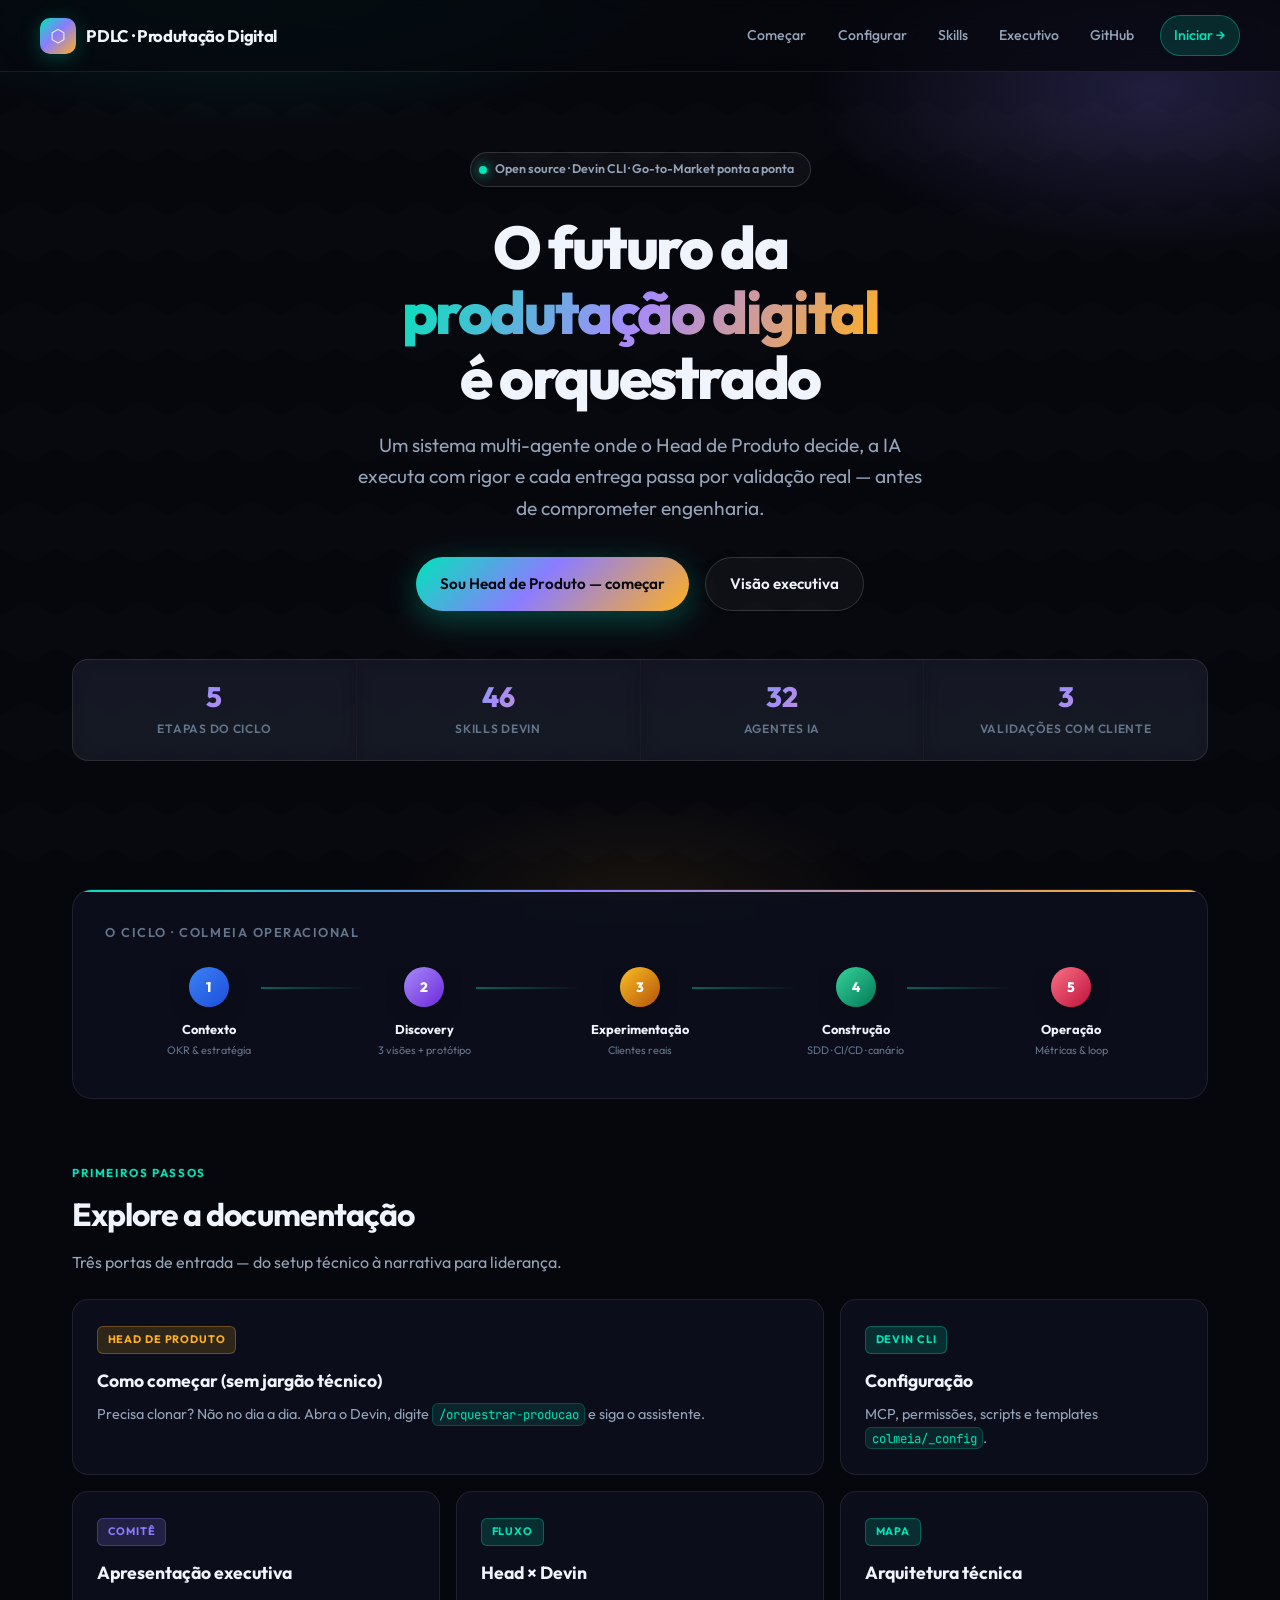
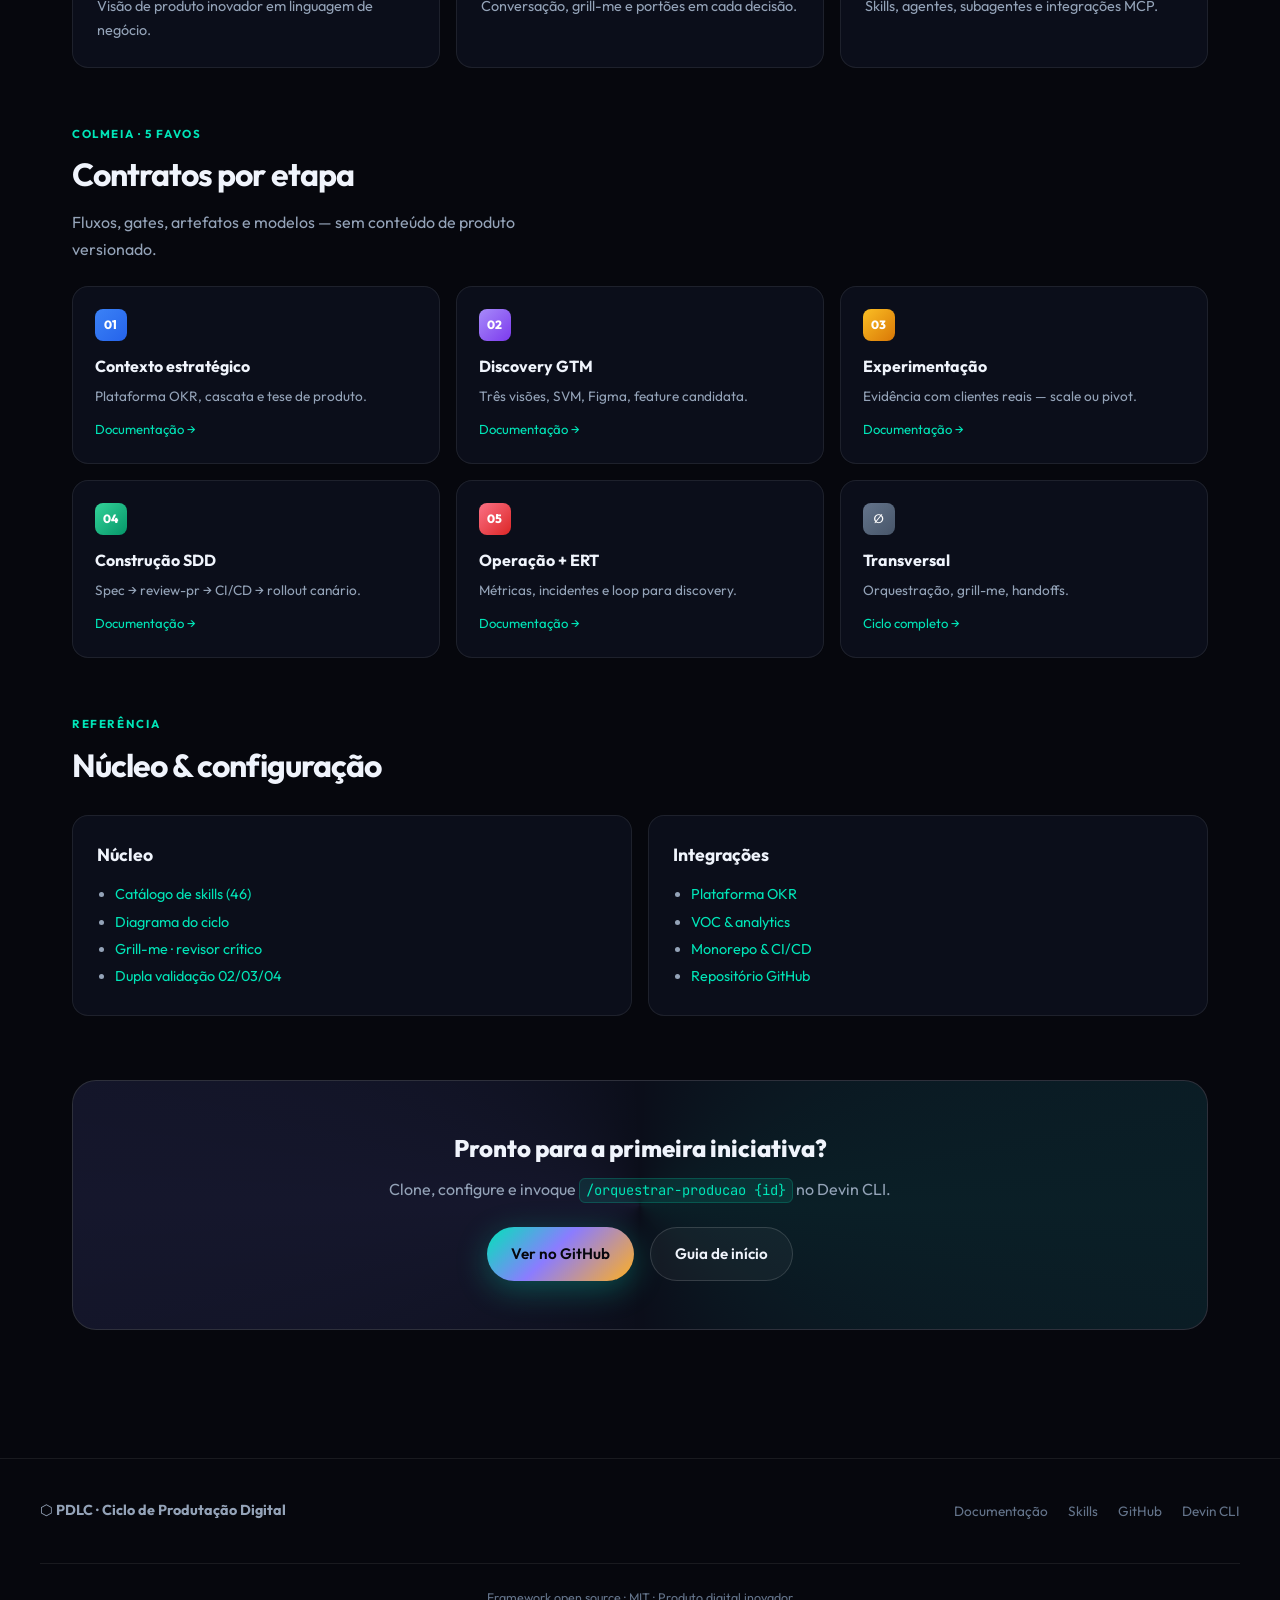
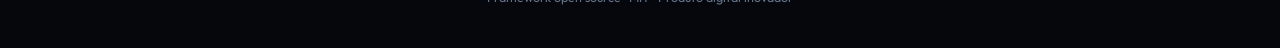
==== commit 77643f70: "docs: guia simples para Head — clone só no setup, passo a passo sem jargão. Adiciona GUIA-HEAD.md e " ====
--- a/docs/index.html
+++ b/docs/index.html
@@ -44,7 +44,7 @@
         e cada entrega passa por validação real — antes de comprometer engenharia.
       </p>
       <div class="hero-actions">
-        <a href="guia-inicio.html" class="btn btn-primary">Começar agora</a>
+        <a href="guia-inicio.html" class="btn btn-primary">Sou Head de Produto — começar</a>
         <a href="apresentacao-executiva.html" class="btn btn-ghost">Visão executiva</a>
       </div>
 
@@ -95,9 +95,9 @@
 
     <div class="bento reveal">
       <a href="guia-inicio.html" class="card span-8">
-        <span class="tag tag-guide">Recomendado</span>
-        <h3>Guia de início rápido</h3>
-        <p>Setup em minutos, primeiro <code>/orquestrar-producao</code> e fluxo favo a favo com regras de ouro.</p>
+        <span class="tag tag-guide">Head de Produto</span>
+        <h3>Como começar (sem jargão técnico)</h3>
+        <p>Precisa clonar? Não no dia a dia. Abra o Devin, digite <code>/orquestrar-producao</code> e siga o assistente.</p>
         <span class="arrow">→</span>
       </a>
       <a href="configuracao.html" class="card span-4">
